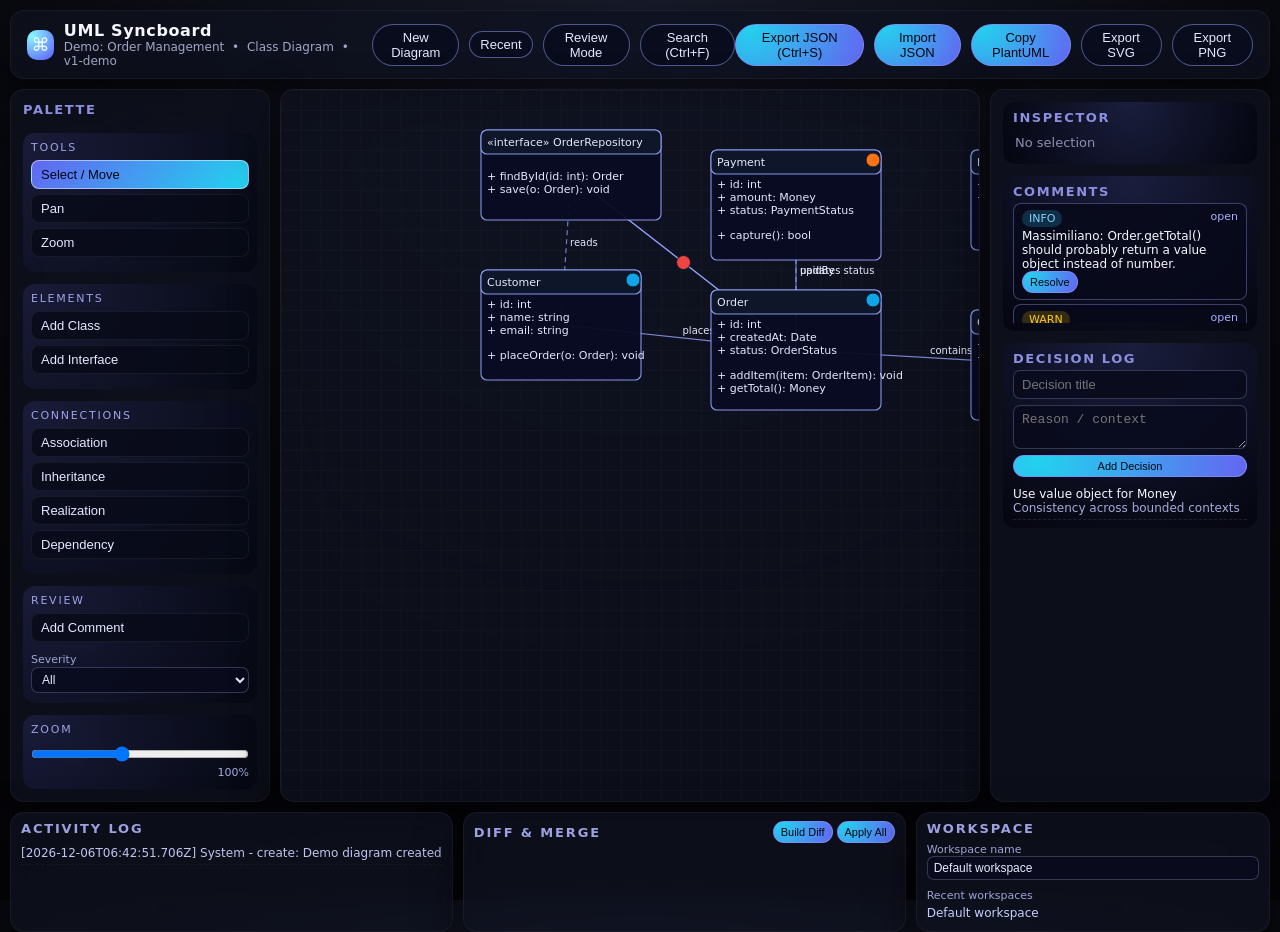
==== src/index.html @ 89364bc6 "First version" ====
<!DOCTYPE html>
<html lang="it">
<head>
  <meta charset="UTF-8" />
  <title>UML Syncboard</title>
  <meta name="viewport" content="width=device-width, initial-scale=1" />
  <link rel="stylesheet" href="style.css" />
</head>
<body>
  <div id="app">
    <!-- HEADER -->
    <header class="app-header glass">
      <div class="header-left">
        <div class="app-title-block">
          <span class="app-logo">⌘</span>
          <div>
            <div class="app-name">UML Syncboard</div>
            <div class="app-subtitle">
              <span id="diagramNameLabel"></span>
              <span class="dot-sep">•</span>
              <span id="diagramTypeLabel"></span>
              <span class="dot-sep">•</span>
              <span id="versionLabel"></span>
            </div>
          </div>
        </div>
      </div>
      <div class="header-center">
        <button class="btn ghost" id="newDiagramBtn">New Diagram</button>
        <button class="btn ghost" id="recentWorkspacesBtn">Recent</button>
        <button class="btn ghost" id="reviewModeToggle">Review Mode</button>
        <button class="btn ghost" id="quickSearchBtn">Search (Ctrl+F)</button>
      </div>
      <div class="header-right">
        <button class="btn" id="exportSnapshotBtn">Export JSON (Ctrl+S)</button>
        <button class="btn" id="importSnapshotBtn">Import JSON</button>
        <button class="btn" id="exportPlantUMLBtn">Copy PlantUML</button>
        <button class="btn ghost" id="exportSVGBtn">Export SVG</button>
        <button class="btn ghost" id="exportPNGBtn">Export PNG</button>
      </div>
    </header>

    <main class="app-main">
      <!-- PALETTE / LEFT SIDEBAR -->
      <aside class="sidebar-left glass">
        <h2 class="sidebar-title">Palette</h2>
        <div class="tool-group">
          <div class="tool-group-title">Tools</div>
          <button class="tool-btn active" data-tool="select">Select / Move</button>
          <button class="tool-btn" data-tool="pan">Pan</button>
          <button class="tool-btn" data-tool="zoom">Zoom</button>
        </div>
        <div class="tool-group">
          <div class="tool-group-title">Elements</div>
          <button class="tool-btn" data-tool="add-class">Add Class</button>
          <button class="tool-btn" data-tool="add-interface">Add Interface</button>
        </div>
        <div class="tool-group">
          <div class="tool-group-title">Connections</div>
          <button class="tool-btn" data-tool="assoc">Association</button>
          <button class="tool-btn" data-tool="inheritance">Inheritance</button>
          <button class="tool-btn" data-tool="realization">Realization</button>
          <button class="tool-btn" data-tool="dependency">Dependency</button>
        </div>
        <div class="tool-group">
          <div class="tool-group-title">Review</div>
          <button class="tool-btn" data-tool="add-comment">Add Comment</button>
          <div class="filter-row">
            <label class="label-small">Severity</label>
            <select id="reviewSeverityFilter" class="input small">
              <option value="all">All</option>
              <option value="info">Info</option>
              <option value="warn">Warn</option>
              <option value="blocker">Blocker</option>
            </select>
          </div>
        </div>
        <div class="tool-group">
          <div class="tool-group-title">Zoom</div>
          <input type="range" id="zoomSlider" min="30" max="200" value="100" />
          <div class="zoom-label"><span id="zoomValue">100%</span></div>
        </div>
      </aside>

      <!-- CANVAS CENTER -->
      <section class="canvas-wrapper">
        <div class="canvas-inner glass">
          <svg id="diagramCanvas" class="diagram-canvas">
            <defs>
              <pattern id="gridPattern" x="0" y="0" width="20" height="20" patternUnits="userSpaceOnUse">
                <path d="M 20 0 L 0 0 0 20" fill="none" stroke="rgba(255,255,255,0.04)" stroke-width="1"/>
              </pattern>
            </defs>
            <rect x="0" y="0" width="4000" height="4000" fill="url(#gridPattern)" />
            <g id="connectionsLayer"></g>
            <g id="elementsLayer"></g>
            <g id="commentsLayer"></g>
          </svg>
        </div>
      </section>

      <!-- INSPECTOR / RIGHT SIDEBAR -->
      <aside class="sidebar-right glass">
        <div class="inspector-section">
          <h2 class="sidebar-title">Inspector</h2>
          <div id="inspectorContent" class="inspector-content empty">
            <p>No selection</p>
          </div>
        </div>

        <div class="inspector-section">
          <h2 class="sidebar-title">Comments</h2>
          <div id="commentsList" class="comments-list"></div>
        </div>

        <div class="inspector-section">
          <h2 class="sidebar-title">Decision Log</h2>
          <form id="decisionForm" class="decision-form">
            <input type="text" class="input" id="decisionTitle" placeholder="Decision title" />
            <textarea class="input" id="decisionReason" rows="2" placeholder="Reason / context"></textarea>
            <button type="submit" class="btn small">Add Decision</button>
          </form>
          <ul id="decisionLog" class="decision-log"></ul>
        </div>
      </aside>
    </main>

    <!-- BOTTOM PANELS -->
    <section class="bottom-panels">
      <div class="panel glass">
        <div class="panel-header">
          <h3>Activity Log</h3>
        </div>
        <ul id="activityLog" class="log-list"></ul>
      </div>
      <div class="panel glass">
        <div class="panel-header">
          <h3>Diff & Merge</h3>
          <div class="panel-actions">
            <button class="btn small" id="buildDiffBtn">Build Diff</button>
            <button class="btn small" id="applyAllDiffBtn">Apply All</button>
          </div>
        </div>
        <ul id="diffList" class="log-list"></ul>
      </div>
      <div class="panel glass">
        <div class="panel-header">
          <h3>Workspace</h3>
        </div>
        <div class="workspace-box">
          <div class="workspace-row">
            <label class="label-small">Workspace name</label>
            <input type="text" id="workspaceNameInput" class="input small" />
          </div>
          <div class="workspace-row">
            <label class="label-small">Recent workspaces</label>
            <ul id="recentWorkspacesList" class="recent-list"></ul>
          </div>
        </div>
      </div>
    </section>
  </div>

  <!-- MODAL -->
  <div id="modalOverlay" class="modal-overlay hidden">
    <div class="modal glass">
      <header class="modal-header">
        <h2 id="modalTitle"></h2>
        <button id="modalCloseBtn" class="modal-close">×</button>
      </header>
      <div id="modalBody" class="modal-body"></div>
      <footer id="modalFooter" class="modal-footer"></footer>
    </div>
  </div>

  <script src="script.js"></script>
</body>
</html>
---- src/style.css ----
/* UML Syncboard - Dark + Glassmorphism UI */

/* GLOBAL RESET */
* {
  margin: 0;
  padding: 0;
  box-sizing: border-box;
}

html, body {
  height: 100%;
}

body {
  font-family: system-ui, -apple-system, BlinkMacSystemFont, "SF Pro Text",
    "Segoe UI", sans-serif;
  background: radial-gradient(circle at top, #181b2b 0, #090a10 55%, #050509 100%);
  color: #f7f8ff;
  -webkit-font-smoothing: antialiased;
}

/* GLASS */
.glass {
  background: rgba(15, 17, 30, 0.78);
  backdrop-filter: blur(16px) saturate(1.4);
  -webkit-backdrop-filter: blur(16px) saturate(1.4);
  border-radius: 14px;
  border: 1px solid rgba(255, 255, 255, 0.05);
  box-shadow: 0 18px 45px rgba(0, 0, 0, 0.6);
}

/* APP LAYOUT */
#app {
  display: flex;
  flex-direction: column;
  height: 100vh;
  padding: 10px;
  gap: 10px;
}

.app-header {
  display: flex;
  align-items: center;
  justify-content: space-between;
  padding: 10px 16px;
}

.header-left,
.header-center,
.header-right {
  display: flex;
  align-items: center;
  gap: 10px;
}

.app-title-block {
  display: flex;
  align-items: center;
  gap: 10px;
}

.app-logo {
  width: 30px;
  height: 30px;
  border-radius: 10px;
  background: radial-gradient(circle at 20% 20%, #88f7ff, #5d5bff);
  display: inline-flex;
  align-items: center;
  justify-content: center;
  font-size: 18px;
}

.app-name {
  font-weight: 600;
  letter-spacing: 0.04em;
}

.app-subtitle {
  font-size: 12px;
  color: #a1a5c7;
}

.dot-sep {
  margin: 0 4px;
}

/* MAIN LAYOUT */
.app-main {
  flex: 1;
  display: grid;
  grid-template-columns: 260px minmax(0, 1fr) 280px;
  gap: 10px;
}

/* SIDEBARS */
.sidebar-left,
.sidebar-right {
  padding: 12px;
  display: flex;
  flex-direction: column;
  gap: 12px;
}

.sidebar-title {
  font-size: 13px;
  text-transform: uppercase;
  letter-spacing: 0.12em;
  color: #8b8fe0;
  margin-bottom: 4px;
}

.tool-group {
  border-radius: 12px;
  padding: 8px 8px 10px;
  background: radial-gradient(circle at top left, rgba(96, 96, 220, 0.16), rgba(5, 8, 18, 0.8));
}

.tool-group-title {
  font-size: 11px;
  text-transform: uppercase;
  letter-spacing: 0.16em;
  color: #9fa3e5;
  margin-bottom: 6px;
}

.tool-btn {
  width: 100%;
  border-radius: 8px;
  border: 1px solid rgba(255, 255, 255, 0.06);
  background: rgba(8, 10, 24, 0.8);
  color: #e7e8ff;
  font-size: 13px;
  text-align: left;
  padding: 6px 9px;
  margin-bottom: 5px;
  cursor: pointer;
  display: flex;
  justify-content: space-between;
  align-items: center;
  transition: background 0.15s, border-color 0.15s, transform 0.08s;
}

.tool-btn:hover {
  background: rgba(40, 45, 90, 0.9);
  border-color: rgba(141, 155, 255, 0.7);
  transform: translateY(-1px);
}

.tool-btn.active {
  background: linear-gradient(135deg, #6366f1, #22d3ee);
  border-color: rgba(255, 255, 255, 0.5);
  color: #040616;
}

.filter-row {
  margin-top: 6px;
}

.canvas-wrapper {
  display: flex;
  align-items: stretch;
}

.canvas-inner {
  flex: 1;
  position: relative;
  overflow: hidden;
}

.diagram-canvas {
  width: 100%;
  height: 100%;
  cursor: default;
}

/* INSPECTOR */
.inspector-section {
  background: radial-gradient(circle at top, rgba(58, 64, 140, 0.3), rgba(4, 5, 15, 0.95));
  border-radius: 12px;
  padding: 8px 10px;
}

.inspector-content.empty {
  color: #8d90b4;
  font-size: 13px;
  padding: 6px 2px;
}

.inspector-content label {
  font-size: 12px;
  color: #a1a5c7;
  display: block;
  margin-top: 6px;
}

/* BOTTOM PANELS */
.bottom-panels {
  display: grid;
  grid-template-columns: 2fr 2fr 1.6fr;
  gap: 10px;
}

.bottom-panels .panel {
  padding: 8px 10px;
}

.panel-header {
  display: flex;
  align-items: center;
  justify-content: space-between;
  margin-bottom: 6px;
}

.panel-header h3 {
  font-size: 13px;
  text-transform: uppercase;
  letter-spacing: 0.14em;
  color: #9da1e0;
}

.panel-actions {
  display: flex;
  gap: 4px;
}

/* LOGS */
.log-list {
  list-style: none;
  max-height: 120px;
  overflow-y: auto;
  font-size: 12px;
}

.log-list li {
  padding: 4px 0;
  border-bottom: 1px dashed rgba(255, 255, 255, 0.04);
  color: #c0c4f0;
}

/* COMMENTS */
.comments-list {
  max-height: 120px;
  overflow-y: auto;
  font-size: 12px;
}

.comment-item {
  border-radius: 8px;
  padding: 6px 8px;
  margin-bottom: 4px;
  background: rgba(8, 10, 26, 0.85);
  border: 1px solid rgba(158, 164, 255, 0.35);
}

.comment-header {
  display: flex;
  justify-content: space-between;
  font-size: 11px;
  margin-bottom: 2px;
  color: #aab0ff;
}

.comment-body {
  font-size: 12px;
}

.comment-chip {
  border-radius: 999px;
  padding: 2px 7px;
  font-size: 11px;
}

.comment-chip.info {
  background: rgba(56, 189, 248, 0.2);
  color: #7dd3fc;
}

.comment-chip.warn {
  background: rgba(234, 179, 8, 0.2);
  color: #facc15;
}

.comment-chip.blocker {
  background: rgba(239, 68, 68, 0.2);
  color: #fca5a5;
}

/* DECISION LOG */
.decision-form {
  display: flex;
  flex-direction: column;
  gap: 6px;
  margin-bottom: 6px;
}

.decision-log {
  list-style: none;
  max-height: 100px;
  overflow-y: auto;
  font-size: 12px;
}

.decision-log li {
  border-bottom: 1px dashed rgba(255, 255, 255, 0.1);
  padding: 4px 0;
}

.decision-title {
  font-weight: 500;
}

.decision-reason {
  color: #a7a9d8;
}

/* WORKSPACE */
.workspace-box {
  font-size: 12px;
}

.workspace-row + .workspace-row {
  margin-top: 8px;
}

.recent-list {
  list-style: none;
  max-height: 80px;
  overflow-y: auto;
  padding-top: 4px;
}

.recent-list li {
  margin-bottom: 3px;
  cursor: pointer;
  color: #c7cffc;
}

.recent-list li span {
  opacity: 0.65;
  font-size: 11px;
}

.recent-list li:hover {
  color: #e0e5ff;
}

/* FORM ELEMENTS */
.input {
  width: 100%;
  border-radius: 7px;
  border: 1px solid rgba(179, 186, 255, 0.25);
  background: rgba(10, 12, 30, 0.95);
  color: #e7e9ff;
  padding: 6px 8px;
  font-size: 13px;
  outline: none;
  transition: border-color 0.15s, box-shadow 0.15s;
}

.input.small {
  font-size: 12px;
  padding: 4px 6px;
}

.input:focus {
  border-color: #67e8f9;
  box-shadow: 0 0 0 1px rgba(103, 232, 249, 0.4);
}

.label-small {
  font-size: 11px;
  color: #9ea4d8;
  margin-bottom: 3px;
}

/* BUTTONS */
.btn {
  border-radius: 999px;
  border: 1px solid rgba(129, 140, 248, 0.8);
  background: radial-gradient(circle at 10% 0, #22d3ee, #6366f1);
  color: #050711;
  font-size: 13px;
  padding: 5px 10px;
  cursor: pointer;
  transition: transform 0.08s, box-shadow 0.12s, filter 0.12s;
}

.btn.small {
  font-size: 11px;
  padding: 4px 7px;
}

.btn:hover {
  transform: translateY(-1px);
  box-shadow: 0 12px 30px rgba(15, 23, 42, 0.9);
  filter: brightness(1.05);
}

.btn.ghost {
  background: rgba(10, 13, 30, 0.85);
  color: #e5e7ff;
  border-color: rgba(148, 163, 255, 0.5);
}

/* ZOOM SLIDER */
#zoomSlider {
  width: 100%;
  margin-top: 4px;
}

.zoom-label {
  text-align: right;
  font-size: 11px;
  color: #a9aee0;
}

/* MODAL */
.modal-overlay {
  position: fixed;
  inset: 0;
  background: radial-gradient(circle at top, rgba(15, 23, 42, 0.9), rgba(15, 23, 42, 0.97));
  display: flex;
  align-items: center;
  justify-content: center;
  z-index: 50;
}

.modal {
  width: 480px;
  max-width: 95vw;
}

.modal-header {
  display: flex;
  justify-content: space-between;
  align-items: center;
  padding: 10px 12px;
  border-bottom: 1px solid rgba(148, 163, 255, 0.2);
}

.modal-header h2 {
  font-size: 15px;
}

.modal-close {
  background: transparent;
  border: none;
  color: #9ca3ff;
  font-size: 20px;
  cursor: pointer;
}

.modal-body {
  padding: 10px 12px;
  font-size: 13px;
}

.modal-footer {
  padding: 8px 12px 10px;
  display: flex;
  justify-content: flex-end;
  gap: 8px;
}

.hidden {
  display: none;
}

/* SVG ELEMENTS */
.uml-class {
  cursor: move;
}

.uml-class rect {
  fill: rgba(8, 11, 35, 0.95);
  stroke: rgba(148, 163, 255, 0.9);
  stroke-width: 1.1;
  rx: 6;
  ry: 6;
}

.uml-class.selected rect {
  stroke: #f97316;
  stroke-width: 1.6;
}

.uml-class .class-name-bg {
  fill: rgba(15, 23, 42, 0.95);
}

.uml-class text {
  fill: #e5e7ff;
  font-size: 11px;
}

.uml-connection line {
  stroke: rgba(148, 163, 255, 0.8);
  stroke-width: 1.1;
}

.uml-connection.dependency line {
  stroke-dasharray: 5 4;
}

.uml-connection.selected line {
  stroke: #f97316;
  stroke-width: 1.6;
}

/* COMMENT BADGES */
.comment-badge {
  fill: #fbbf24;
  stroke: #111827;
  stroke-width: 1;
  cursor: pointer;
}

.comment-badge.blocker {
  fill: #ef4444;
}

.comment-badge.warn {
  fill: #f97316;
}

.comment-badge.info {
  fill: #0ea5e9;
}

/* QUICK FIND LIST */
.quickfind-item {
  padding: 4px 6px;
  border-radius: 6px;
  cursor: pointer;
}

.quickfind-item:hover {
  background: rgba(37, 99, 235, 0.4);
}

/* SCROLLBARS */
::-webkit-scrollbar {
  width: 6px;
  height: 6px;
}

::-webkit-scrollbar-thumb {
  background: rgba(148, 163, 255, 0.5);
  border-radius: 999px;
}

::-webkit-scrollbar-track {
  background: transparent;
}
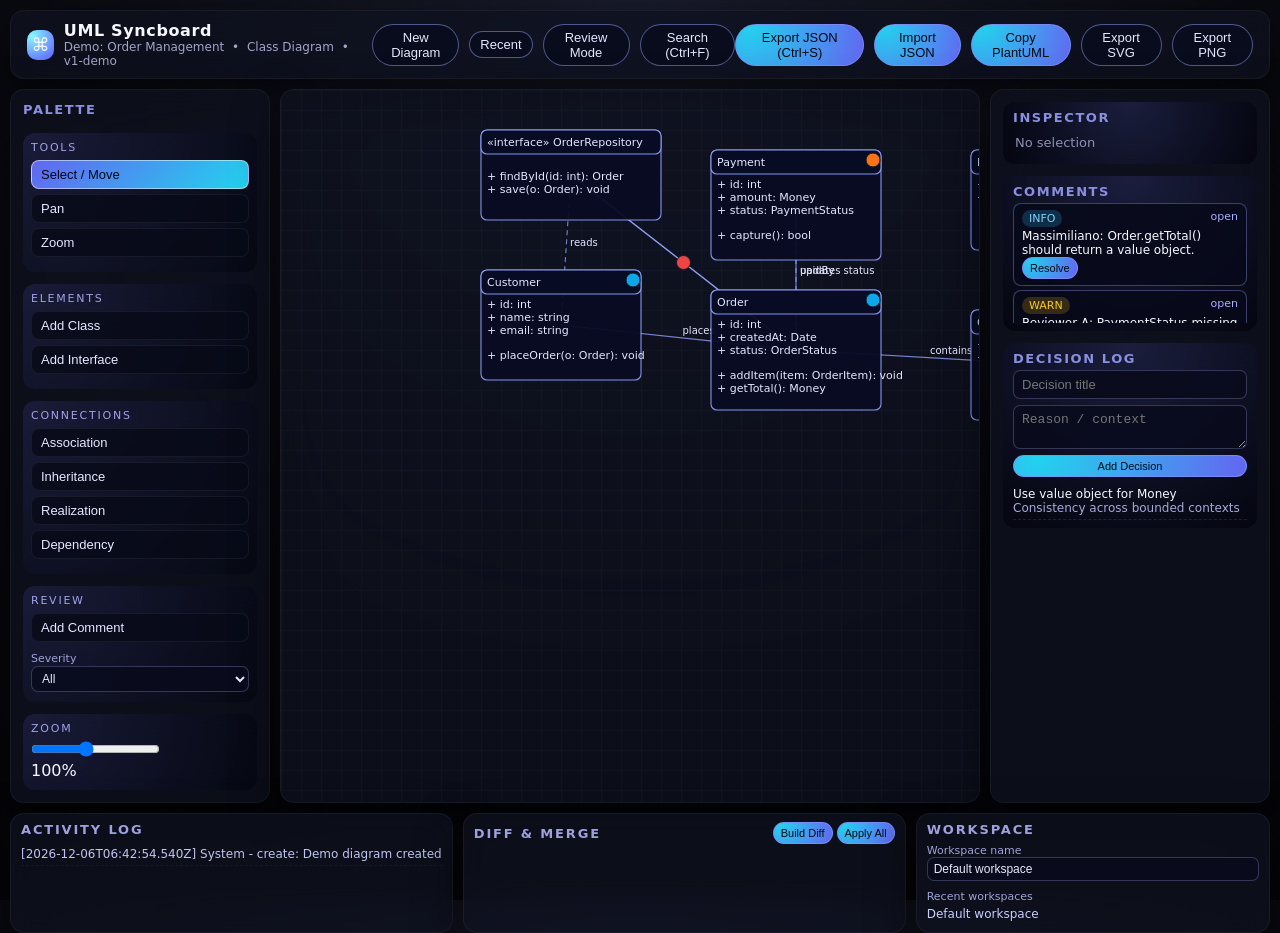
==== commit db074347: "Uso di una versione light" ====
--- a/src/index.html
+++ b/src/index.html
@@ -6,8 +6,10 @@
   <meta name="viewport" content="width=device-width, initial-scale=1" />
   <link rel="stylesheet" href="style.css" />
 </head>
+
 <body>
   <div id="app">
+
     <!-- HEADER -->
     <header class="app-header glass">
       <div class="header-left">
@@ -25,12 +27,14 @@
           </div>
         </div>
       </div>
+
       <div class="header-center">
         <button class="btn ghost" id="newDiagramBtn">New Diagram</button>
         <button class="btn ghost" id="recentWorkspacesBtn">Recent</button>
         <button class="btn ghost" id="reviewModeToggle">Review Mode</button>
         <button class="btn ghost" id="quickSearchBtn">Search (Ctrl+F)</button>
       </div>
+
       <div class="header-right">
         <button class="btn" id="exportSnapshotBtn">Export JSON (Ctrl+S)</button>
         <button class="btn" id="importSnapshotBtn">Import JSON</button>
@@ -40,21 +44,26 @@
       </div>
     </header>
 
+    <!-- MAIN LAYOUT -->
     <main class="app-main">
-      <!-- PALETTE / LEFT SIDEBAR -->
+
+      <!-- LEFT SIDEBAR -->
       <aside class="sidebar-left glass">
         <h2 class="sidebar-title">Palette</h2>
+
         <div class="tool-group">
           <div class="tool-group-title">Tools</div>
           <button class="tool-btn active" data-tool="select">Select / Move</button>
           <button class="tool-btn" data-tool="pan">Pan</button>
           <button class="tool-btn" data-tool="zoom">Zoom</button>
         </div>
+
         <div class="tool-group">
           <div class="tool-group-title">Elements</div>
           <button class="tool-btn" data-tool="add-class">Add Class</button>
           <button class="tool-btn" data-tool="add-interface">Add Interface</button>
         </div>
+
         <div class="tool-group">
           <div class="tool-group-title">Connections</div>
           <button class="tool-btn" data-tool="assoc">Association</button>
@@ -62,9 +71,11 @@
           <button class="tool-btn" data-tool="realization">Realization</button>
           <button class="tool-btn" data-tool="dependency">Dependency</button>
         </div>
+
         <div class="tool-group">
           <div class="tool-group-title">Review</div>
           <button class="tool-btn" data-tool="add-comment">Add Comment</button>
+
           <div class="filter-row">
             <label class="label-small">Severity</label>
             <select id="reviewSeverityFilter" class="input small">
@@ -75,6 +86,7 @@
             </select>
           </div>
         </div>
+
         <div class="tool-group">
           <div class="tool-group-title">Zoom</div>
           <input type="range" id="zoomSlider" min="30" max="200" value="100" />
@@ -82,7 +94,7 @@
         </div>
       </aside>
 
-      <!-- CANVAS CENTER -->
+      <!-- CANVAS -->
       <section class="canvas-wrapper">
         <div class="canvas-inner glass">
           <svg id="diagramCanvas" class="diagram-canvas">
@@ -91,7 +103,9 @@
                 <path d="M 20 0 L 0 0 0 20" fill="none" stroke="rgba(255,255,255,0.04)" stroke-width="1"/>
               </pattern>
             </defs>
+
             <rect x="0" y="0" width="4000" height="4000" fill="url(#gridPattern)" />
+
             <g id="connectionsLayer"></g>
             <g id="elementsLayer"></g>
             <g id="commentsLayer"></g>
@@ -99,8 +113,9 @@
         </div>
       </section>
 
-      <!-- INSPECTOR / RIGHT SIDEBAR -->
+      <!-- RIGHT SIDEBAR -->
       <aside class="sidebar-right glass">
+
         <div class="inspector-section">
           <h2 class="sidebar-title">Inspector</h2>
           <div id="inspectorContent" class="inspector-content empty">
@@ -122,17 +137,20 @@
           </form>
           <ul id="decisionLog" class="decision-log"></ul>
         </div>
+
       </aside>
     </main>
 
     <!-- BOTTOM PANELS -->
     <section class="bottom-panels">
+
       <div class="panel glass">
         <div class="panel-header">
           <h3>Activity Log</h3>
         </div>
         <ul id="activityLog" class="log-list"></ul>
       </div>
+
       <div class="panel glass">
         <div class="panel-header">
           <h3>Diff & Merge</h3>
@@ -143,22 +161,27 @@
         </div>
         <ul id="diffList" class="log-list"></ul>
       </div>
+
       <div class="panel glass">
         <div class="panel-header">
           <h3>Workspace</h3>
         </div>
+
         <div class="workspace-box">
           <div class="workspace-row">
             <label class="label-small">Workspace name</label>
             <input type="text" id="workspaceNameInput" class="input small" />
           </div>
+
           <div class="workspace-row">
             <label class="label-small">Recent workspaces</label>
             <ul id="recentWorkspacesList" class="recent-list"></ul>
           </div>
         </div>
       </div>
+
     </section>
+
   </div>
 
   <!-- MODAL -->
--- a/src/style.css
+++ b/src/style.css
@@ -1,6 +1,9 @@
-/* UML Syncboard - Dark + Glassmorphism UI */
-
-/* GLOBAL RESET */
+/* -------------------------------------------------------
+   UML SYNCBOARD — DARK + GLASSMORPHISM UI
+   Stile moderno, coerente con l’editor UML
+------------------------------------------------------- */
+
+/* RESET */
 * {
   margin: 0;
   padding: 0;
@@ -19,7 +22,7 @@
   -webkit-font-smoothing: antialiased;
 }
 
-/* GLASS */
+/* GLASS EFFECT */
 .glass {
   background: rgba(15, 17, 30, 0.78);
   backdrop-filter: blur(16px) saturate(1.4);
@@ -38,6 +41,7 @@
   gap: 10px;
 }
 
+/* HEADER */
 .app-header {
   display: flex;
   align-items: center;
@@ -84,7 +88,7 @@
   margin: 0 4px;
 }
 
-/* MAIN LAYOUT */
+/* MAIN GRID */
 .app-main {
   flex: 1;
   display: grid;
@@ -109,6 +113,7 @@
   margin-bottom: 4px;
 }
 
+/* TOOL GROUPS */
 .tool-group {
   border-radius: 12px;
   padding: 8px 8px 10px;
@@ -152,199 +157,7 @@
   color: #040616;
 }
 
-.filter-row {
-  margin-top: 6px;
-}
-
-.canvas-wrapper {
-  display: flex;
-  align-items: stretch;
-}
-
-.canvas-inner {
-  flex: 1;
-  position: relative;
-  overflow: hidden;
-}
-
-.diagram-canvas {
-  width: 100%;
-  height: 100%;
-  cursor: default;
-}
-
-/* INSPECTOR */
-.inspector-section {
-  background: radial-gradient(circle at top, rgba(58, 64, 140, 0.3), rgba(4, 5, 15, 0.95));
-  border-radius: 12px;
-  padding: 8px 10px;
-}
-
-.inspector-content.empty {
-  color: #8d90b4;
-  font-size: 13px;
-  padding: 6px 2px;
-}
-
-.inspector-content label {
-  font-size: 12px;
-  color: #a1a5c7;
-  display: block;
-  margin-top: 6px;
-}
-
-/* BOTTOM PANELS */
-.bottom-panels {
-  display: grid;
-  grid-template-columns: 2fr 2fr 1.6fr;
-  gap: 10px;
-}
-
-.bottom-panels .panel {
-  padding: 8px 10px;
-}
-
-.panel-header {
-  display: flex;
-  align-items: center;
-  justify-content: space-between;
-  margin-bottom: 6px;
-}
-
-.panel-header h3 {
-  font-size: 13px;
-  text-transform: uppercase;
-  letter-spacing: 0.14em;
-  color: #9da1e0;
-}
-
-.panel-actions {
-  display: flex;
-  gap: 4px;
-}
-
-/* LOGS */
-.log-list {
-  list-style: none;
-  max-height: 120px;
-  overflow-y: auto;
-  font-size: 12px;
-}
-
-.log-list li {
-  padding: 4px 0;
-  border-bottom: 1px dashed rgba(255, 255, 255, 0.04);
-  color: #c0c4f0;
-}
-
-/* COMMENTS */
-.comments-list {
-  max-height: 120px;
-  overflow-y: auto;
-  font-size: 12px;
-}
-
-.comment-item {
-  border-radius: 8px;
-  padding: 6px 8px;
-  margin-bottom: 4px;
-  background: rgba(8, 10, 26, 0.85);
-  border: 1px solid rgba(158, 164, 255, 0.35);
-}
-
-.comment-header {
-  display: flex;
-  justify-content: space-between;
-  font-size: 11px;
-  margin-bottom: 2px;
-  color: #aab0ff;
-}
-
-.comment-body {
-  font-size: 12px;
-}
-
-.comment-chip {
-  border-radius: 999px;
-  padding: 2px 7px;
-  font-size: 11px;
-}
-
-.comment-chip.info {
-  background: rgba(56, 189, 248, 0.2);
-  color: #7dd3fc;
-}
-
-.comment-chip.warn {
-  background: rgba(234, 179, 8, 0.2);
-  color: #facc15;
-}
-
-.comment-chip.blocker {
-  background: rgba(239, 68, 68, 0.2);
-  color: #fca5a5;
-}
-
-/* DECISION LOG */
-.decision-form {
-  display: flex;
-  flex-direction: column;
-  gap: 6px;
-  margin-bottom: 6px;
-}
-
-.decision-log {
-  list-style: none;
-  max-height: 100px;
-  overflow-y: auto;
-  font-size: 12px;
-}
-
-.decision-log li {
-  border-bottom: 1px dashed rgba(255, 255, 255, 0.1);
-  padding: 4px 0;
-}
-
-.decision-title {
-  font-weight: 500;
-}
-
-.decision-reason {
-  color: #a7a9d8;
-}
-
-/* WORKSPACE */
-.workspace-box {
-  font-size: 12px;
-}
-
-.workspace-row + .workspace-row {
-  margin-top: 8px;
-}
-
-.recent-list {
-  list-style: none;
-  max-height: 80px;
-  overflow-y: auto;
-  padding-top: 4px;
-}
-
-.recent-list li {
-  margin-bottom: 3px;
-  cursor: pointer;
-  color: #c7cffc;
-}
-
-.recent-list li span {
-  opacity: 0.65;
-  font-size: 11px;
-}
-
-.recent-list li:hover {
-  color: #e0e5ff;
-}
-
-/* FORM ELEMENTS */
+/* INPUTS */
 .input {
   width: 100%;
   border-radius: 7px;
@@ -402,16 +215,243 @@
   border-color: rgba(148, 163, 255, 0.5);
 }
 
-/* ZOOM SLIDER */
-#zoomSlider {
+/* CANVAS */
+.canvas-wrapper {
+  display: flex;
+  align-items: stretch;
+}
+
+.canvas-inner {
+  flex: 1;
+  position: relative;
+  overflow: hidden;
+}
+
+.diagram-canvas {
   width: 100%;
-  margin-top: 4px;
-}
-
-.zoom-label {
-  text-align: right;
+  height: 100%;
+  cursor: default;
+}
+
+/* UML ELEMENTS */
+.uml-class {
+  cursor: move;
+}
+
+.uml-class rect {
+  fill: rgba(8, 11, 35, 0.95);
+  stroke: rgba(148, 163, 255, 0.9);
+  stroke-width: 1.1;
+  rx: 6;
+  ry: 6;
+}
+
+.uml-class.selected rect {
+  stroke: #f97316;
+  stroke-width: 1.6;
+}
+
+.class-name-bg {
+  fill: rgba(15, 23, 42, 0.95);
+}
+
+.uml-class text {
+  fill: #e5e7ff;
   font-size: 11px;
-  color: #a9aee0;
+}
+
+/* CONNECTIONS */
+.uml-connection line {
+  stroke: rgba(148, 163, 255, 0.8);
+  stroke-width: 1.1;
+}
+
+.uml-connection.dependency line {
+  stroke-dasharray: 5 4;
+}
+
+.uml-connection.selected line {
+  stroke: #f97316;
+  stroke-width: 1.6;
+}
+
+/* COMMENT BADGES */
+.comment-badge {
+  fill: #fbbf24;
+  stroke: #111827;
+  stroke-width: 1;
+  cursor: pointer;
+}
+
+.comment-badge.blocker {
+  fill: #ef4444;
+}
+
+.comment-badge.warn {
+  fill: #f97316;
+}
+
+.comment-badge.info {
+  fill: #0ea5e9;
+}
+
+/* INSPECTOR */
+.inspector-section {
+  background: radial-gradient(circle at top, rgba(58, 64, 140, 0.3), rgba(4, 5, 15, 0.95));
+  border-radius: 12px;
+  padding: 8px 10px;
+}
+
+.inspector-content.empty {
+  color: #8d90b4;
+  font-size: 13px;
+  padding: 6px 2px;
+}
+
+/* COMMENTS LIST */
+.comments-list {
+  max-height: 120px;
+  overflow-y: auto;
+  font-size: 12px;
+}
+
+.comment-item {
+  border-radius: 8px;
+  padding: 6px 8px;
+  margin-bottom: 4px;
+  background: rgba(8, 10, 26, 0.85);
+  border: 1px solid rgba(158, 164, 255, 0.35);
+}
+
+.comment-header {
+  display: flex;
+  justify-content: space-between;
+  font-size: 11px;
+  margin-bottom: 2px;
+  color: #aab0ff;
+}
+
+.comment-body {
+  font-size: 12px;
+}
+
+.comment-chip {
+  border-radius: 999px;
+  padding: 2px 7px;
+  font-size: 11px;
+}
+
+.comment-chip.info {
+  background: rgba(56, 189, 248, 0.2);
+  color: #7dd3fc;
+}
+
+.comment-chip.warn {
+  background: rgba(234, 179, 8, 0.2);
+  color: #facc15;
+}
+
+.comment-chip.blocker {
+  background: rgba(239, 68, 68, 0.2);
+  color: #fca5a5;
+}
+
+/* DECISION LOG */
+.decision-form {
+  display: flex;
+  flex-direction: column;
+  gap: 6px;
+  margin-bottom: 6px;
+}
+
+.decision-log {
+  list-style: none;
+  max-height: 100px;
+  overflow-y: auto;
+  font-size: 12px;
+}
+
+.decision-log li {
+  border-bottom: 1px dashed rgba(255, 255, 255, 0.1);
+  padding: 4px 0;
+}
+
+.decision-title {
+  font-weight: 500;
+}
+
+.decision-reason {
+  color: #a7a9d8;
+}
+
+/* BOTTOM PANELS */
+.bottom-panels {
+  display: grid;
+  grid-template-columns: 2fr 2fr 1.6fr;
+  gap: 10px;
+}
+
+.bottom-panels .panel {
+  padding: 8px 10px;
+}
+
+.panel-header {
+  display: flex;
+  align-items: center;
+  justify-content: space-between;
+  margin-bottom: 6px;
+}
+
+.panel-header h3 {
+  font-size: 13px;
+  text-transform: uppercase;
+  letter-spacing: 0.14em;
+  color: #9da1e0;
+}
+
+.panel-actions {
+  display: flex;
+  gap: 4px;
+}
+
+/* LOG LISTS */
+.log-list {
+  list-style: none;
+  max-height: 120px;
+  overflow-y: auto;
+  font-size: 12px;
+}
+
+.log-list li {
+  padding: 4px 0;
+  border-bottom: 1px dashed rgba(255, 255, 255, 0.04);
+  color: #c0c4f0;
+}
+
+/* WORKSPACE */
+.workspace-box {
+  font-size: 12px;
+}
+
+.workspace-row + .workspace-row {
+  margin-top: 8px;
+}
+
+.recent-list {
+  list-style: none;
+  max-height: 80px;
+  overflow-y: auto;
+  padding-top: 4px;
+}
+
+.recent-list li {
+  margin-bottom: 3px;
+  cursor: pointer;
+  color: #c7cffc;
+}
+
+.recent-list li:hover {
+  color: #e0e5ff;
 }
 
 /* MODAL */
@@ -466,68 +506,7 @@
   display: none;
 }
 
-/* SVG ELEMENTS */
-.uml-class {
-  cursor: move;
-}
-
-.uml-class rect {
-  fill: rgba(8, 11, 35, 0.95);
-  stroke: rgba(148, 163, 255, 0.9);
-  stroke-width: 1.1;
-  rx: 6;
-  ry: 6;
-}
-
-.uml-class.selected rect {
-  stroke: #f97316;
-  stroke-width: 1.6;
-}
-
-.uml-class .class-name-bg {
-  fill: rgba(15, 23, 42, 0.95);
-}
-
-.uml-class text {
-  fill: #e5e7ff;
-  font-size: 11px;
-}
-
-.uml-connection line {
-  stroke: rgba(148, 163, 255, 0.8);
-  stroke-width: 1.1;
-}
-
-.uml-connection.dependency line {
-  stroke-dasharray: 5 4;
-}
-
-.uml-connection.selected line {
-  stroke: #f97316;
-  stroke-width: 1.6;
-}
-
-/* COMMENT BADGES */
-.comment-badge {
-  fill: #fbbf24;
-  stroke: #111827;
-  stroke-width: 1;
-  cursor: pointer;
-}
-
-.comment-badge.blocker {
-  fill: #ef4444;
-}
-
-.comment-badge.warn {
-  fill: #f97316;
-}
-
-.comment-badge.info {
-  fill: #0ea5e9;
-}
-
-/* QUICK FIND LIST */
+/* QUICK SEARCH */
 .quickfind-item {
   padding: 4px 6px;
   border-radius: 6px;
